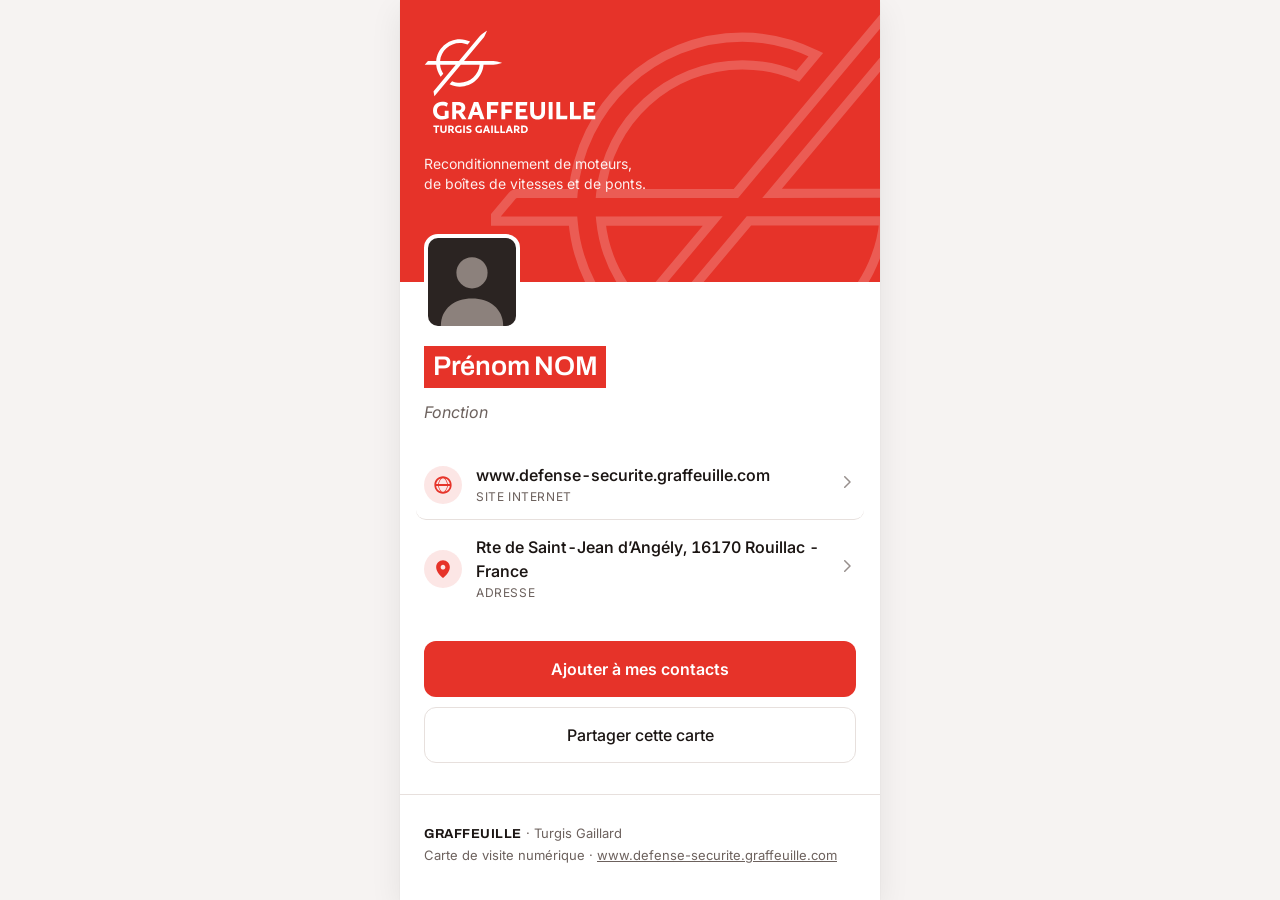
==== equipe/_modele/index.html @ 46701d4f "Donner à chaque employé son dossier et son adresse Une seule fiche dans cartes/ ne passait pas à l'é" ====
<!doctype html>
<html lang="fr">
<head>
<meta charset="utf-8">
<meta name="viewport" content="width=device-width, initial-scale=1, viewport-fit=cover">
<title>Carte de visite GRAFFEUILLE</title>
<meta name="theme-color" content="#e63329">
<meta name="robots" content="noindex">
<link rel="icon" href="../../assets/img/favicon.svg" type="image/svg+xml">
<link rel="preconnect" href="https://fonts.googleapis.com">
<link rel="preconnect" href="https://fonts.gstatic.com" crossorigin>
<link rel="stylesheet" href="https://fonts.googleapis.com/css2?family=Archivo:wght@600;700&family=Inter:ital,wght@0,400;0,500;0,600;1,400&display=swap">
<link rel="stylesheet" href="../../assets/css/carte.css">
</head>
<body>
<!-- Ce fichier est identique dans tous les dossiers d'employés : il ne fait que
     désigner la fiche à afficher. Pour ajouter quelqu'un, dupliquer le dossier
     _modele, le renommer, et remplacer carte.json. -->
<script>window.CARTE = { source: 'carte.json' };</script>
<script src="../../assets/js/icons.js"></script>
<script src="../../assets/js/logo.js"></script>
<script src="../../assets/js/contact.js"></script>
<script src="../../assets/js/carte.js"></script>
</body>
</html>
---- assets/css/carte.css ----
/* carte.css — page publique de la carte de visite, pensée pour un téléphone
 * qui vient de scanner le QR code du dos de la carte imprimée. */

:root {
  color-scheme: light;
  --accent: #e63329;
  --accent-deep: #b81f17;
  --on-accent: #ffffff;

  /* Neutres très légèrement tirés vers le rouge de la marque, pour qu'ils
   * s'accordent à l'aplat du bandeau plutôt que de jurer avec lui. */
  --ground: #f6f3f2;
  --surface: #ffffff;
  --surface-2: #faf8f7;
  --ink: #1b1513;
  --ink-muted: #6c615d;
  --hairline: #e7e0dd;
  --ring: rgba(230, 51, 41, .35);
  --lift: 0 1px 2px rgba(27, 21, 19, .05), 0 10px 30px rgba(27, 21, 19, .08);
}

@media (prefers-color-scheme: dark) {
  :root:not([data-theme="light"]) {
    color-scheme: dark;
    --ground: #141110;
    --surface: #1e1a19;
    --surface-2: #262120;
    --ink: #f5f1ef;
    --ink-muted: #a49b97;
    --hairline: #322b29;
    --lift: 0 1px 2px rgba(0, 0, 0, .5), 0 10px 30px rgba(0, 0, 0, .45);
  }
}

:root[data-theme="dark"] {
  color-scheme: dark;
  --ground: #141110;
  --surface: #1e1a19;
  --surface-2: #262120;
  --ink: #f5f1ef;
  --ink-muted: #a49b97;
  --hairline: #322b29;
  --lift: 0 1px 2px rgba(0, 0, 0, .5), 0 10px 30px rgba(0, 0, 0, .45);
}

* { box-sizing: border-box; }

/* .sheet impose un display : il faut le neutraliser explicitement,
 * sinon l'attribut hidden reste sans effet. */
[hidden] { display: none !important; }

body {
  margin: 0;
  background: var(--ground);
  color: var(--ink);
  font: 16px/1.5 'Inter', -apple-system, BlinkMacSystemFont, 'Segoe UI', Roboto, Helvetica, Arial, sans-serif;
  -webkit-font-smoothing: antialiased;
  text-rendering: optimizeLegibility;
}

.sheet {
  max-width: 480px;
  margin: 0 auto;
  min-height: 100vh;
  background: var(--surface);
  box-shadow: var(--lift);
  display: flex;
  flex-direction: column;
}

/* ------------------------------------------------------------------ bandeau
 * Reprend le recto imprimé : aplat rouge, logo, accroche, et le symbole
 * détouré en filigrane comme au verso de la carte. */

.crest {
  position: relative;
  overflow: hidden;
  background: var(--accent);
  color: var(--on-accent);
  padding: 30px 24px 26px;
}

/* Le portrait remonte de 74 px dans le bandeau : sans réserve en pied, il
 * recouvrirait l'accroche. */
.with-portrait .crest { padding-bottom: 88px; }

.crest-watermark {
  position: absolute;
  right: -34%;
  bottom: -58%;
  width: 115%;
  opacity: .2;
  pointer-events: none;
}

.crest-logo { position: relative; display: block; width: 172px; max-width: 62%; }

.crest-pitch {
  position: relative;
  margin: 20px 0 0;
  max-width: 30ch;
  font-size: 14px;
  line-height: 1.45;
  color: rgba(255, 255, 255, .92);
  white-space: pre-line;
}

/* ----------------------------------------------------------------- identité
 * Le nom reprend littéralement le bandeau rouge du verso imprimé : c'est le
 * détail que reconnaît la personne qui vient de scanner la carte. */

.identity { padding: 26px 24px 4px; }

/* Portrait : un rectangle aux angles adoucis plutôt qu'un rond, plus proche
 * de la géométrie du logo que d'une photo de profil. Il chevauche le bandeau. */
.portrait {
  display: block;
  /* .crest est en position relative : sans contexte propre, le portrait
   * passerait dessous au lieu de le chevaucher. */
  position: relative;
  z-index: 1;
  width: 96px; height: 96px;
  margin: -74px 0 16px;
  border-radius: 14px;
  border: 4px solid var(--surface);
  background: var(--surface-2);
  object-fit: cover;
}

.name {
  display: inline-block;
  margin: 0;
  padding: 5px 9px 6px;
  background: var(--accent);
  color: var(--on-accent);
  font-family: 'Archivo', 'Inter', Helvetica, Arial, sans-serif;
  font-size: clamp(21px, 6.4vw, 27px);
  font-weight: 600;
  line-height: 1.15;
  letter-spacing: -.01em;
  text-wrap: balance;
}

.role {
  margin: 12px 0 0;
  font-size: 16px;
  font-style: italic;
  color: var(--ink-muted);
}

/* --------------------------------------------------------------- contacts */

.links {
  display: flex;
  flex-direction: column;
  padding: 22px 16px 0;
  gap: 2px;
}

.link {
  display: flex;
  align-items: center;
  gap: 14px;
  padding: 13px 8px;
  border-radius: 10px;
  color: inherit;
  text-decoration: none;
  border-bottom: 1px solid var(--hairline);
  transition: background .12s;
}
.link:last-child { border-bottom: 0; }
.link:hover { background: var(--surface-2); }
.link:active { background: var(--hairline); }

.link .ico {
  flex: 0 0 auto;
  display: grid;
  place-items: center;
  width: 38px; height: 38px;
  border-radius: 50%;
  background: color-mix(in srgb, var(--accent) 12%, transparent);
  color: var(--accent);
}

.link .body { flex: 1 1 auto; min-width: 0; }

.link .value {
  display: block;
  font-size: 16px;
  font-weight: 550;
  overflow-wrap: anywhere;
  font-variant-numeric: tabular-nums;
}

.link .label {
  display: block;
  margin-top: 1px;
  font-size: 12px;
  letter-spacing: .05em;
  text-transform: uppercase;
  color: var(--ink-muted);
}

.link .chev { flex: 0 0 auto; color: var(--ink-muted); opacity: .7; }

/* -------------------------------------------------------------- actions */

.actions {
  display: flex;
  flex-direction: column;
  gap: 10px;
  padding: 26px 24px 8px;
}

.cta, .secondary {
  font: inherit;
  display: flex;
  align-items: center;
  justify-content: center;
  gap: 9px;
  width: 100%;
  padding: 15px 18px;
  border-radius: 12px;
  font-size: 16px;
  font-weight: 600;
  text-decoration: none;
  cursor: pointer;
  border: 1px solid transparent;
  transition: background .12s, border-color .12s, transform .06s;
}

.cta { background: var(--accent); color: var(--on-accent); }
.cta:hover { background: var(--accent-deep); }
.cta:active { transform: translateY(1px); }

.secondary {
  background: transparent;
  color: var(--ink);
  border-color: var(--hairline);
  font-weight: 500;
}
.secondary:hover { background: var(--surface-2); }

:focus-visible { outline: 2px solid var(--accent); outline-offset: 3px; }

/* ------------------------------------------------------------------- pied */

.foot {
  margin-top: auto;
  padding: 28px 24px 34px;
  border-top: 1px solid var(--hairline);
  font-size: 13px;
  line-height: 1.6;
  color: var(--ink-muted);
}

.foot .org {
  font-family: 'Archivo', 'Inter', Helvetica, Arial, sans-serif;
  font-weight: 700;
  letter-spacing: .04em;
  color: var(--ink);
}

.foot a { color: var(--ink-muted); }

.toast {
  position: fixed;
  left: 50%;
  bottom: 22px;
  transform: translateX(-50%) translateY(10px);
  max-width: calc(100vw - 32px);
  background: var(--ink);
  color: var(--surface);
  font-size: 14px;
  padding: 11px 18px;
  border-radius: 999px;
  box-shadow: var(--lift);
  opacity: 0;
  pointer-events: none;
  transition: opacity .18s, transform .18s;
}
.toast.show { opacity: 1; transform: translateX(-50%) translateY(0); }

.missing { padding: 40px 24px; }
.missing h1 { font-family: 'Archivo', 'Inter', sans-serif; font-size: 20px; margin: 0 0 8px; }
.missing p { margin: 0; color: var(--ink-muted); }

@media (prefers-reduced-motion: reduce) {
  * { transition: none !important; animation: none !important; }
}
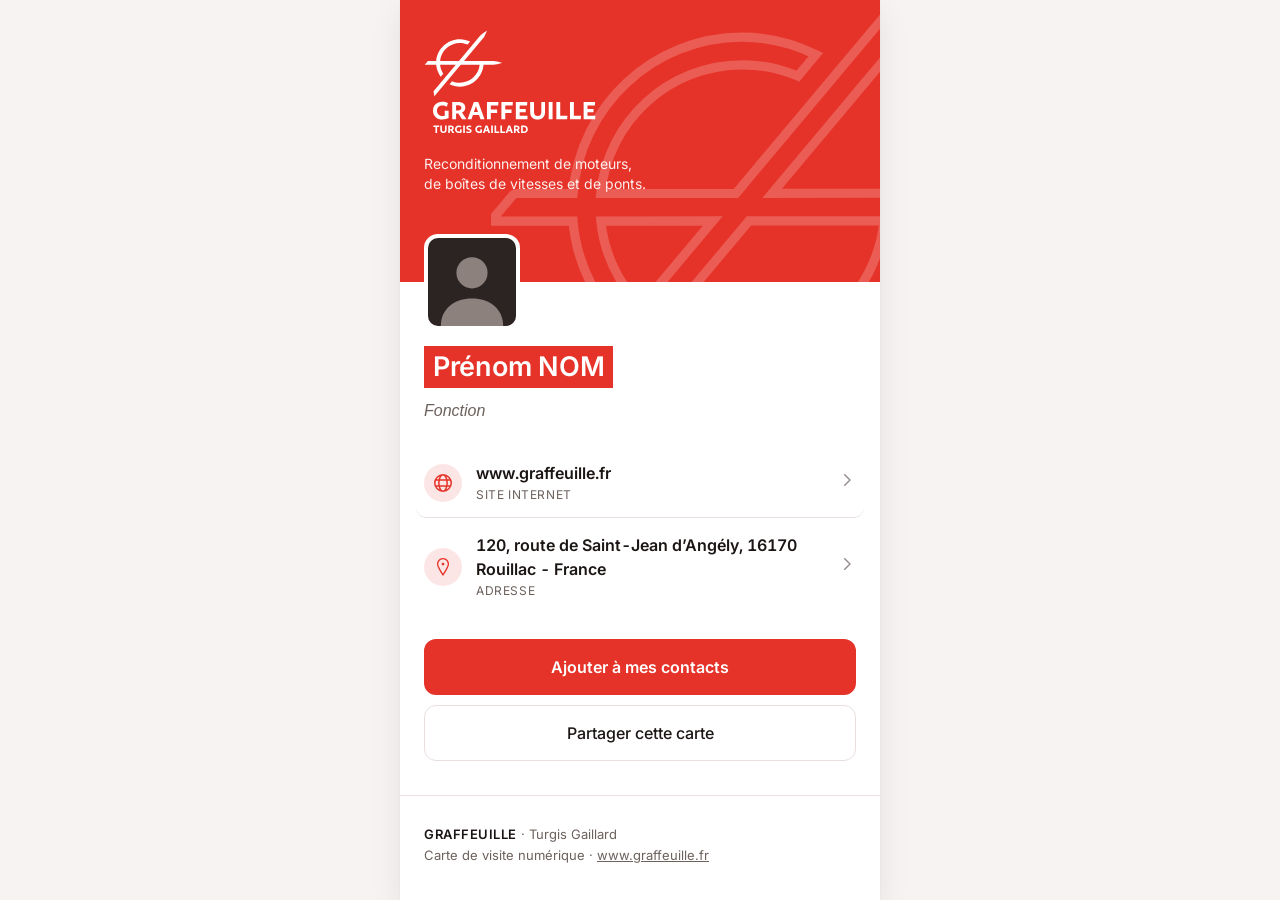
==== commit 9c772571: "Carte de visite en ligne : un dossier et une adresse par employé (#3) Sépare la carte publique de l'" ====
--- a/equipe/_modele/index.html
+++ b/equipe/_modele/index.html
@@ -7,9 +7,7 @@
 <meta name="theme-color" content="#e63329">
 <meta name="robots" content="noindex">
 <link rel="icon" href="../../assets/img/favicon.svg" type="image/svg+xml">
-<link rel="preconnect" href="https://fonts.googleapis.com">
-<link rel="preconnect" href="https://fonts.gstatic.com" crossorigin>
-<link rel="stylesheet" href="https://fonts.googleapis.com/css2?family=Archivo:wght@600;700&family=Inter:ital,wght@0,400;0,500;0,600;1,400&display=swap">
+<link rel="stylesheet" href="../../assets/css/fonts.css">
 <link rel="stylesheet" href="../../assets/css/carte.css">
 </head>
 <body>
--- a/assets/css/fonts.css
+++ b/assets/css/fonts.css
@@ -0,0 +1,109 @@
+/* fonts.css — fontes servies par le site plutôt que par un tiers.
+ * Roboto Condensed, Inter et Archivo sont sous licence SIL Open Font 1.1.
+ *
+ * Les héberger ici n'est pas qu'une question de confidentialité : la mise
+ * en page du verso dépend de la mesure du texte rendu, et une fonte de
+ * repli plus large ferait basculer un nom sur deux lignes.
+ */
+
+/* Roboto Condensed — carte imprimée : ses largeurs reproduisent celles d'Author à 0,4 % près. */
+@font-face {
+  font-family: 'Roboto Condensed';
+  font-style: italic;
+  font-weight: 500;
+  font-display: swap;
+  src: url(../fonts/roboto-condensed-500i.woff2) format('woff2');
+  unicode-range: U+0000-00FF, U+0131, U+0152-0153, U+02BB-02BC, U+02C6, U+02DA, U+02DC, U+0304, U+0308, U+0329, U+2000-206F, U+20AC, U+2122, U+2191, U+2193, U+2212, U+2215, U+FEFF, U+FFFD;
+}
+
+@font-face {
+  font-family: 'Roboto Condensed';
+  font-style: normal;
+  font-weight: 400;
+  font-display: swap;
+  src: url(../fonts/roboto-condensed-400.woff2) format('woff2');
+  unicode-range: U+0000-00FF, U+0131, U+0152-0153, U+02BB-02BC, U+02C6, U+02DA, U+02DC, U+0304, U+0308, U+0329, U+2000-206F, U+20AC, U+2122, U+2191, U+2193, U+2212, U+2215, U+FEFF, U+FFFD;
+}
+
+@font-face {
+  font-family: 'Roboto Condensed';
+  font-style: normal;
+  font-weight: 500;
+  font-display: swap;
+  src: url(../fonts/roboto-condensed-500.woff2) format('woff2');
+  unicode-range: U+0000-00FF, U+0131, U+0152-0153, U+02BB-02BC, U+02C6, U+02DA, U+02DC, U+0304, U+0308, U+0329, U+2000-206F, U+20AC, U+2122, U+2191, U+2193, U+2212, U+2215, U+FEFF, U+FFFD;
+}
+
+@font-face {
+  font-family: 'Roboto Condensed';
+  font-style: normal;
+  font-weight: 600;
+  font-display: swap;
+  src: url(../fonts/roboto-condensed-600.woff2) format('woff2');
+  unicode-range: U+0000-00FF, U+0131, U+0152-0153, U+02BB-02BC, U+02C6, U+02DA, U+02DC, U+0304, U+0308, U+0329, U+2000-206F, U+20AC, U+2122, U+2191, U+2193, U+2212, U+2215, U+FEFF, U+FFFD;
+}
+
+@font-face {
+  font-family: 'Roboto Condensed';
+  font-style: normal;
+  font-weight: 700;
+  font-display: swap;
+  src: url(../fonts/roboto-condensed-700.woff2) format('woff2');
+  unicode-range: U+0000-00FF, U+0131, U+0152-0153, U+02BB-02BC, U+02C6, U+02DA, U+02DC, U+0304, U+0308, U+0329, U+2000-206F, U+20AC, U+2122, U+2191, U+2193, U+2212, U+2215, U+FEFF, U+FFFD;
+}
+
+/* Inter — interface et page publique. */
+@font-face {
+  font-family: 'Inter';
+  font-style: italic;
+  font-weight: 400;
+  font-display: swap;
+  src: url(../fonts/inter-400i.woff2) format('woff2');
+  unicode-range: U+0000-00FF, U+0131, U+0152-0153, U+02BB-02BC, U+02C6, U+02DA, U+02DC, U+0304, U+0308, U+0329, U+2000-206F, U+20AC, U+2122, U+2191, U+2193, U+2212, U+2215, U+FEFF, U+FFFD;
+}
+
+@font-face {
+  font-family: 'Inter';
+  font-style: normal;
+  font-weight: 400;
+  font-display: swap;
+  src: url(../fonts/inter-400.woff2) format('woff2');
+  unicode-range: U+0000-00FF, U+0131, U+0152-0153, U+02BB-02BC, U+02C6, U+02DA, U+02DC, U+0304, U+0308, U+0329, U+2000-206F, U+20AC, U+2122, U+2191, U+2193, U+2212, U+2215, U+FEFF, U+FFFD;
+}
+
+@font-face {
+  font-family: 'Inter';
+  font-style: normal;
+  font-weight: 500;
+  font-display: swap;
+  src: url(../fonts/inter-500.woff2) format('woff2');
+  unicode-range: U+0000-00FF, U+0131, U+0152-0153, U+02BB-02BC, U+02C6, U+02DA, U+02DC, U+0304, U+0308, U+0329, U+2000-206F, U+20AC, U+2122, U+2191, U+2193, U+2212, U+2215, U+FEFF, U+FFFD;
+}
+
+@font-face {
+  font-family: 'Inter';
+  font-style: normal;
+  font-weight: 600;
+  font-display: swap;
+  src: url(../fonts/inter-600.woff2) format('woff2');
+  unicode-range: U+0000-00FF, U+0131, U+0152-0153, U+02BB-02BC, U+02C6, U+02DA, U+02DC, U+0304, U+0308, U+0329, U+2000-206F, U+20AC, U+2122, U+2191, U+2193, U+2212, U+2215, U+FEFF, U+FFFD;
+}
+
+/* Archivo — titres de la page publique. */
+@font-face {
+  font-family: 'Archivo';
+  font-style: normal;
+  font-weight: 600;
+  font-display: swap;
+  src: url(../fonts/archivo-600.woff2) format('woff2');
+  unicode-range: U+0000-00FF, U+0131, U+0152-0153, U+02BB-02BC, U+02C6, U+02DA, U+02DC, U+0304, U+0308, U+0329, U+2000-206F, U+20AC, U+2122, U+2191, U+2193, U+2212, U+2215, U+FEFF, U+FFFD;
+}
+
+@font-face {
+  font-family: 'Archivo';
+  font-style: normal;
+  font-weight: 700;
+  font-display: swap;
+  src: url(../fonts/archivo-700.woff2) format('woff2');
+  unicode-range: U+0000-00FF, U+0131, U+0152-0153, U+02BB-02BC, U+02C6, U+02DA, U+02DC, U+0304, U+0308, U+0329, U+2000-206F, U+20AC, U+2122, U+2191, U+2193, U+2212, U+2215, U+FEFF, U+FFFD;
+}
--- a/assets/css/carte.css
+++ b/assets/css/carte.css
@@ -141,11 +141,20 @@
   text-wrap: balance;
 }
 
+.department {
+  margin: 3px 0 0;
+  font-size: 14px;
+  color: var(--ink-muted);
+}
+
 .role {
   margin: 12px 0 0;
   font-size: 16px;
   font-style: italic;
-  color: var(--ink-muted);
+  line-height: 1.35;
+  color: var(--ink-muted);
+  /* Les fonctions tiennent parfois sur deux lignes, comme à l'impression. */
+  white-space: pre-line;
 }
 
 /* --------------------------------------------------------------- contacts */
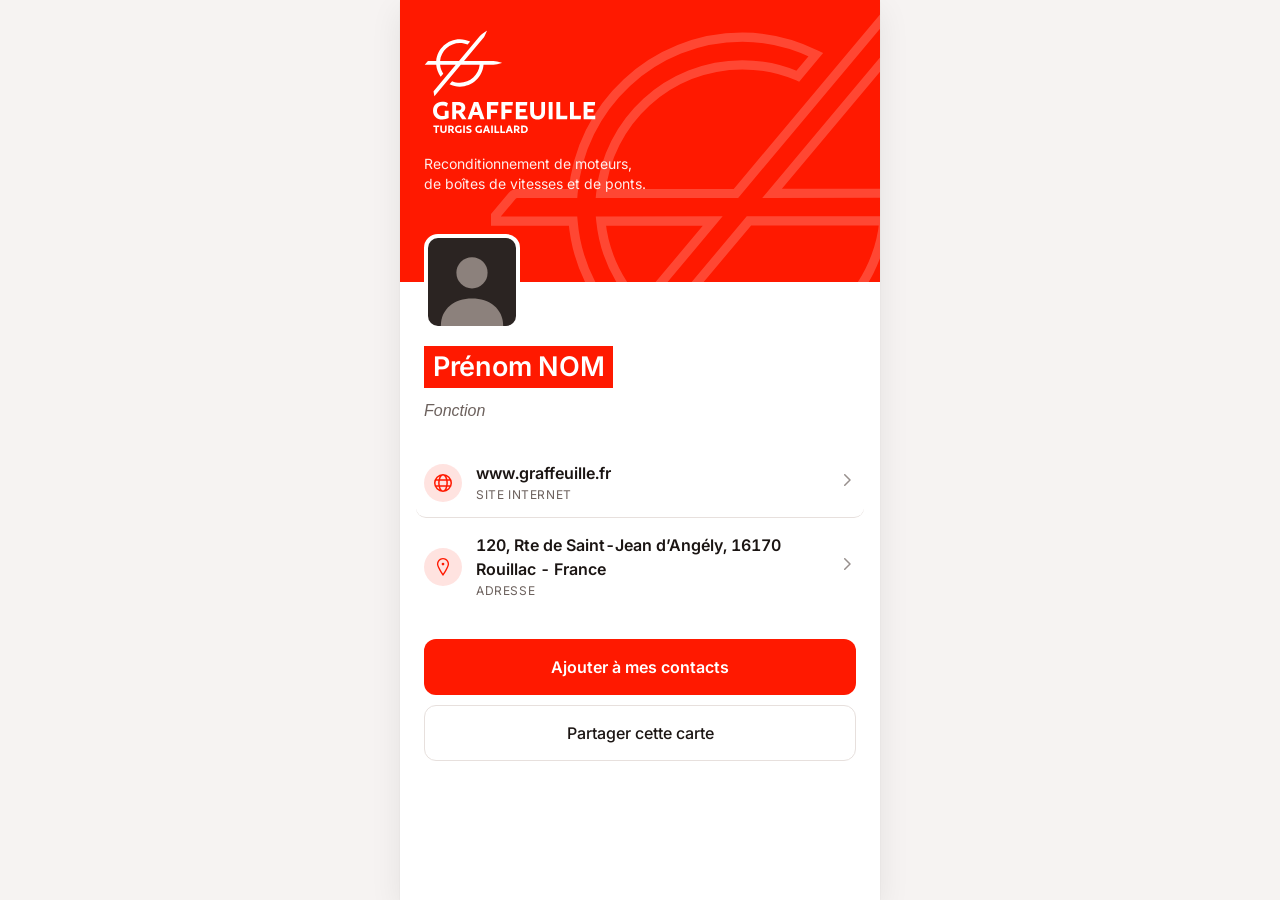
==== commit 55bac9aa: "Rouge de charte, fontes Author, et verso recalé sur le fichier d'impression Le rouge passe à #FF1900" ====
--- a/equipe/_modele/index.html
+++ b/equipe/_modele/index.html
@@ -4,7 +4,7 @@
 <meta charset="utf-8">
 <meta name="viewport" content="width=device-width, initial-scale=1, viewport-fit=cover">
 <title>Carte de visite GRAFFEUILLE</title>
-<meta name="theme-color" content="#e63329">
+<meta name="theme-color" content="#ff1900">
 <meta name="robots" content="noindex">
 <link rel="icon" href="../../assets/img/favicon.svg" type="image/svg+xml">
 <link rel="stylesheet" href="../../assets/css/fonts.css">
--- a/assets/css/fonts.css
+++ b/assets/css/fonts.css
@@ -1,55 +1,54 @@
 /* fonts.css — fontes servies par le site plutôt que par un tiers.
- * Roboto Condensed, Inter et Archivo sont sous licence SIL Open Font 1.1.
+ * Author est sous ITF Free Font License, Inter et Archivo sous SIL OFL 1.1.
  *
  * Les héberger ici n'est pas qu'une question de confidentialité : la mise
  * en page du verso dépend de la mesure du texte rendu, et une fonte de
  * repli plus large ferait basculer un nom sur deux lignes.
  */
 
-/* Roboto Condensed — carte imprimée : ses largeurs reproduisent celles d'Author à 0,4 % près. */
+/* Author - Indian Type Foundry, ITF Free Font License.
+ * Fonte du fichier d'impression : c'est elle qui donne au verso ses largeurs
+ * exactes. Les fichiers sont servis tels que livrés, sans sous-ensemble ni
+ * conversion, ce que la licence interdit.
+ */
 @font-face {
-  font-family: 'Roboto Condensed';
+  font-family: 'Author';
+  font-style: normal;
+  font-weight: 400;
+  font-display: swap;
+  src: url(../fonts/author/Author-Regular.woff2) format('woff2');
+}
+
+@font-face {
+  font-family: 'Author';
+  font-style: normal;
+  font-weight: 500;
+  font-display: swap;
+  src: url(../fonts/author/Author-Medium.woff2) format('woff2');
+}
+
+@font-face {
+  font-family: 'Author';
   font-style: italic;
   font-weight: 500;
   font-display: swap;
-  src: url(../fonts/roboto-condensed-500i.woff2) format('woff2');
-  unicode-range: U+0000-00FF, U+0131, U+0152-0153, U+02BB-02BC, U+02C6, U+02DA, U+02DC, U+0304, U+0308, U+0329, U+2000-206F, U+20AC, U+2122, U+2191, U+2193, U+2212, U+2215, U+FEFF, U+FFFD;
+  src: url(../fonts/author/Author-MediumItalic.woff2) format('woff2');
 }
 
 @font-face {
-  font-family: 'Roboto Condensed';
+  font-family: 'Author';
   font-style: normal;
-  font-weight: 400;
+  font-weight: 600;
   font-display: swap;
-  src: url(../fonts/roboto-condensed-400.woff2) format('woff2');
-  unicode-range: U+0000-00FF, U+0131, U+0152-0153, U+02BB-02BC, U+02C6, U+02DA, U+02DC, U+0304, U+0308, U+0329, U+2000-206F, U+20AC, U+2122, U+2191, U+2193, U+2212, U+2215, U+FEFF, U+FFFD;
+  src: url(../fonts/author/Author-Semibold.woff2) format('woff2');
 }
 
 @font-face {
-  font-family: 'Roboto Condensed';
-  font-style: normal;
-  font-weight: 500;
-  font-display: swap;
-  src: url(../fonts/roboto-condensed-500.woff2) format('woff2');
-  unicode-range: U+0000-00FF, U+0131, U+0152-0153, U+02BB-02BC, U+02C6, U+02DA, U+02DC, U+0304, U+0308, U+0329, U+2000-206F, U+20AC, U+2122, U+2191, U+2193, U+2212, U+2215, U+FEFF, U+FFFD;
-}
-
-@font-face {
-  font-family: 'Roboto Condensed';
-  font-style: normal;
-  font-weight: 600;
-  font-display: swap;
-  src: url(../fonts/roboto-condensed-600.woff2) format('woff2');
-  unicode-range: U+0000-00FF, U+0131, U+0152-0153, U+02BB-02BC, U+02C6, U+02DA, U+02DC, U+0304, U+0308, U+0329, U+2000-206F, U+20AC, U+2122, U+2191, U+2193, U+2212, U+2215, U+FEFF, U+FFFD;
-}
-
-@font-face {
-  font-family: 'Roboto Condensed';
+  font-family: 'Author';
   font-style: normal;
   font-weight: 700;
   font-display: swap;
-  src: url(../fonts/roboto-condensed-700.woff2) format('woff2');
-  unicode-range: U+0000-00FF, U+0131, U+0152-0153, U+02BB-02BC, U+02C6, U+02DA, U+02DC, U+0304, U+0308, U+0329, U+2000-206F, U+20AC, U+2122, U+2191, U+2193, U+2212, U+2215, U+FEFF, U+FFFD;
+  src: url(../fonts/author/Author-Bold.woff2) format('woff2');
 }
 
 /* Inter — interface et page publique. */
--- a/assets/css/carte.css
+++ b/assets/css/carte.css
@@ -3,7 +3,7 @@
 
 :root {
   color-scheme: light;
-  --accent: #e63329;
+  --accent: #ff1900;
   --accent-deep: #b81f17;
   --on-accent: #ffffff;
 
@@ -218,7 +218,7 @@
   display: flex;
   flex-direction: column;
   gap: 10px;
-  padding: 26px 24px 8px;
+  padding: 26px 24px 34px;
 }
 
 .cta, .secondary {
@@ -251,26 +251,6 @@
 .secondary:hover { background: var(--surface-2); }
 
 :focus-visible { outline: 2px solid var(--accent); outline-offset: 3px; }
-
-/* ------------------------------------------------------------------- pied */
-
-.foot {
-  margin-top: auto;
-  padding: 28px 24px 34px;
-  border-top: 1px solid var(--hairline);
-  font-size: 13px;
-  line-height: 1.6;
-  color: var(--ink-muted);
-}
-
-.foot .org {
-  font-family: 'Archivo', 'Inter', Helvetica, Arial, sans-serif;
-  font-weight: 700;
-  letter-spacing: .04em;
-  color: var(--ink);
-}
-
-.foot a { color: var(--ink-muted); }
 
 .toast {
   position: fixed;
